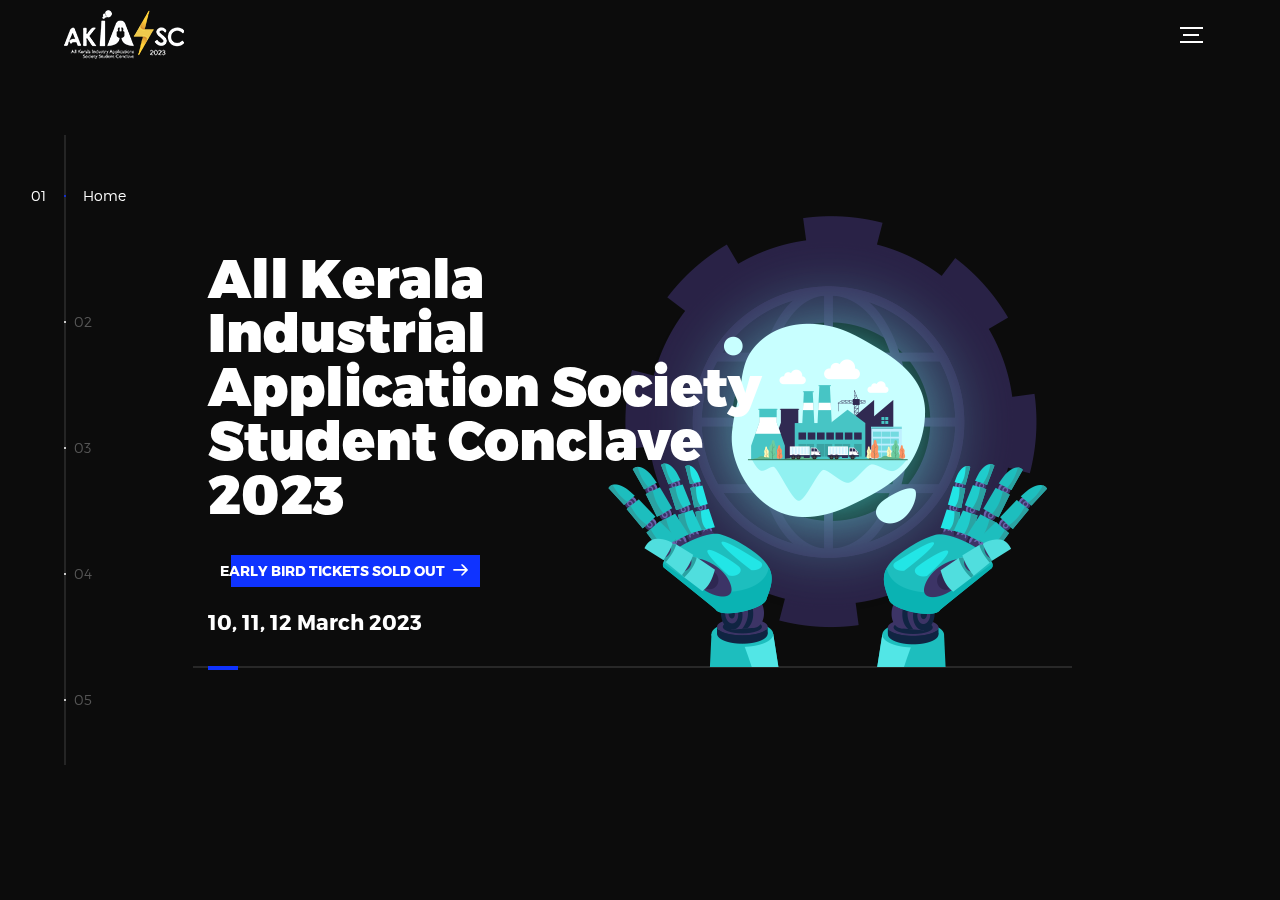
==== index.html @ cb7f8e0c "early bird sold out" ====
<!DOCTYPE html>
<html lang="en">
<head>
  <title>AKIASSC 23 | IEEE IA/IE/PELS Joint Chapter Kerala | IEEE TKMCE SB</title>
  <!-- Google tag (gtag.js) -->
<script async src="https://www.googletagmanager.com/gtag/js?id=G-GN7QYCRJDF"></script>
<script>
  window.dataLayer = window.dataLayer || [];
  function gtag(){dataLayer.push(arguments);}
  gtag('js', new Date());

  gtag('config', 'G-GN7QYCRJDF');
</script>
  <meta charset="utf-8">
  <meta name="viewport" content="width=device-width, initial-scale=1">
  <meta http-equiv="X-UA-Compatible" content="IE=edge">
  <meta name="description" content="The All Kerala Industry Applications Society Student Conclave 2023 will be a piquant juncture of professional and academic minds focussed on technological innovation and excellence for the benefit of humanity. It will give the IAS Student members a golden opportunity to network with a number of IEEE Senior members & experts in the Industrial field, to be mentored by them in their field of interest and explore internships through personal contacts. It offers a platform to interact with eminent personalities from various fields and clarify your queries. The three days event guarantees informative and motivational sessions, hands-on and teamwork efforts, familiarizes advancements in the industrial field and a brief overview of activities and benefits of IAS. It also helps to take volunteer and leadership roles in the chapter activities, avail travel opportunities and improve their communication skills and confidence levels. The IA/IE/PELS Jt. Chapter Kerala is organizing the fourth edition of the All Kerala IAS Students Conclave (AKIASSC 2023) in association with IEEE IAS SBC TKM on March 2023 to showcase the benefits of being an IAS student member.">
  <meta name="keywords" content="akiassc, ias, ieee, ieee ia/ie/pels Jt Chapter Kerala, Tkm, IEEE TKMCE SB">
  <meta name="msapplication-TileImage" content="assets/img/favicon.png">
  <link rel="icon" type="image/x-icon" href="assets/img/favicon.png">
  <link rel="apple-touch-icon" href="assets/img/favicon.png">
  <link rel="stylesheet" href="assets/css/main.css">
</head>
<body>

<!-- notification for small viewports and landscape oriented smartphones -->
<div class="device-notification">
  <a class="device-notification--logo" href="#0">
    <img src="assets/img/logo_white.png" alt="Global">
    <p>Akiassc 23</p>
  </a>
  <p class="device-notification--message">Akiassc 23</p>
</div>

<div class="perspective effect-rotate-left">
  <div class="container"><div class="outer-nav--return"></div>
    <div id="viewport" class="l-viewport">
      <div class="l-wrapper">
        <header class="header">
          <a class="header--logo" href="#0">
            <img src="assets/img/akiassc_logo.png" alt="AKIASSC23">
            <p></p>
          </a>
          <button class="header--cta cta">Early Bird Tickets Sold Out</button>
          <div class="header--nav-toggle">
            <span></span>
          </div>
        </header>
        <nav class="l-side-nav">
          <ul class="side-nav">
            <li class="is-active"><span>Home</span></li>
            <li><span>Programs</span></li>
            <li><span>About</span></li>
            <li><span>Contact</span></li>
            <li><span>Registration</span></li>
          </ul>
        </nav>
        <ul class="l-main-content main-content">
          <li class="l-section section section--is-active">
            <div class="intro">
              <div class="intro--banner">
                <h1>All Kerala<br>Industrial<br>Application Society<br>Student Conclave<br>2023</h1>
                <button class="cta">Early Bird Tickets Sold Out
                  <svg version="1.1" id="Layer_1" xmlns="http://www.w3.org/2000/svg" xmlns:xlink="http://www.w3.org/1999/xlink" x="0px" y="0px" viewBox="0 0 150 118" style="enable-background:new 0 0 150 118;" xml:space="preserve">
                  <g transform="translate(0.000000,118.000000) scale(0.100000,-0.100000)">
                    <path d="M870,1167c-34-17-55-57-46-90c3-15,81-100,194-211l187-185l-565-1c-431,0-571-3-590-13c-55-28-64-94-18-137c21-20,33-20,597-20h575l-192-193C800,103,794,94,849,39c20-20,39-29,61-29c28,0,63,30,298,262c147,144,272,271,279,282c30,51,23,60-219,304C947,1180,926,1196,870,1167z"/>
                  </g>
                  </svg>
                  <span class="btn-background"></span>
                </button>
                <h2>10, 11, 12 March 2023</h2>
                <img src="assets/img/introduction-visual.png" alt="Welcome">
              </div>
              <div class="intro--options">
                <!-- <a href="#0">
                  <h3>Workshops</h3>
                  <p>Lorem ipsum dolor sit amet, consectetur adipisicing elit sed do.</p>
                </a>
                <a href="#0">
                  <h3>Industrial Visits</h3>
                  <p>Lorem ipsum dolor sit amet, consectetur adipisicing elit sed do.</p>
                </a>
                <a href="#0">
                  <h3>Talk Sessions</h3>
                  <p>Lorem ipsum dolor sit amet, consectetur adipisicing elit sed do.</p>
                </a> -->
              </div>
            </div>
          </li>
          <li class="l-section section">
            <div class="work">
              <h2>Programs</h2>
              <div class="work--lockup">
                <ul class="slider">
                  <li class="slider--item slider--item-left">
                    <a href="#0">
                      <div class="slider--item-image">
                        <img src="assets/img/workshop.png" alt="Victory">
                      </div>
                      <p class="slider--item-title">Hands-on Workshops</p>
                      <p class="slider--item-description">There are 3 workshop tracks<br>Drivetrains in EV<br>Workshop on Blockchain<br>Workshop on Revit</p>
                    </a>
                  </li>
                  <li class="slider--item slider--item-center">
                    <a href="#0">
                      <div class="slider--item-image">
                        <img src="assets/img/talk_session.png" alt="Metiew and Smith">
                      </div>
                      <p class="slider--item-title">Talk Sessions</p>
                      <p class="slider--item-description">More details coming soon</p>
                    </a>
                  </li>
                  <li class="slider--item slider--item-right">
                    <a href="iv.html">
                      <div class="slider--item-image">
                        <img src="assets/img/iv.png" alt="Alex Nowak">
                      </div>
                      <p class="slider--item-title">Industrial Visit</p>
                      <p class="slider--item-description">As a part of AKIASSC'23 , IEEE IA/IE/PELS Jt. Chapter Kerala is partnering up with IEEE SB TKMCE to bring you a once in a lifetime experience. An Industrial Visit to the Triumphant Trinity of Kerala's economy KSEB, KEL and ALIND.</p>
                    </a>
                  </li>
                  <li class="slider--item slider--item-right">
                    <a href="#0">
                      <div class="slider--item-image">
                        <img src="assets/img/field_trip.png" alt="Alex Nowak">
                      </div>
                      <p class="slider--item-title">Field Trip</p>
                      <p class="slider--item-description">Field Trip to natural attractions in Kollam</p>
                    </a>
                  </li>
                  <li class="slider--item">
                    <a href="#0">
                      <div class="slider--item-image">
                        <img src="assets/img/hackathon.png" alt="Victory">
                      </div>
                      <p class="slider--item-title">24-hour Hackathon</p>
                      <p class="slider--item-description">More details coming soon</p>
                    </a>
                  </li>
                </ul>
                <div class="slider--prev">
                  <svg version="1.1" id="Layer_1" xmlns="http://www.w3.org/2000/svg" xmlns:xlink="http://www.w3.org/1999/xlink" x="0px" y="0px"
                  viewBox="0 0 150 118" style="enable-background:new 0 0 150 118;" xml:space="preserve">
                  <g transform="translate(0.000000,118.000000) scale(0.100000,-0.100000)">
                    <path d="M561,1169C525,1155,10,640,3,612c-3-13,1-36,8-52c8-15,134-145,281-289C527,41,562,10,590,10c22,0,41,9,61,29
                    c55,55,49,64-163,278L296,510h575c564,0,576,0,597,20c46,43,37,109-18,137c-19,10-159,13-590,13l-565,1l182,180
                    c101,99,187,188,193,199c16,30,12,57-12,84C631,1174,595,1183,561,1169z"/>
                  </g>
                  </svg>
                </div>
                <div class="slider--next">
                  <svg version="1.1" id="Layer_1" xmlns="http://www.w3.org/2000/svg" xmlns:xlink="http://www.w3.org/1999/xlink" x="0px" y="0px" viewBox="0 0 150 118" style="enable-background:new 0 0 150 118;" xml:space="preserve">
                  <g transform="translate(0.000000,118.000000) scale(0.100000,-0.100000)">
                    <path d="M870,1167c-34-17-55-57-46-90c3-15,81-100,194-211l187-185l-565-1c-431,0-571-3-590-13c-55-28-64-94-18-137c21-20,33-20,597-20h575l-192-193C800,103,794,94,849,39c20-20,39-29,61-29c28,0,63,30,298,262c147,144,272,271,279,282c30,51,23,60-219,304C947,1180,926,1196,870,1167z"/>
                  </g>
                  </svg>
                </div>
              </div>
            </div>
          </li>
          <li class="l-section section">
            <div class="about">
              <div class="about--banner">
                <h2>Get to<br>Know More<br>about the event<br>and host.</h2>
                <a href="about.html">Know More
                  <span>
                    <svg version="1.1" id="Layer_1" xmlns="http://www.w3.org/2000/svg" xmlns:xlink="http://www.w3.org/1999/xlink" x="0px" y="0px" viewBox="0 0 150 118" style="enable-background:new 0 0 150 118;" xml:space="preserve">
                    <g transform="translate(0.000000,118.000000) scale(0.100000,-0.100000)">
                      <path d="M870,1167c-34-17-55-57-46-90c3-15,81-100,194-211l187-185l-565-1c-431,0-571-3-590-13c-55-28-64-94-18-137c21-20,33-20,597-20h575l-192-193C800,103,794,94,849,39c20-20,39-29,61-29c28,0,63,30,298,262c147,144,272,271,279,282c30,51,23,60-219,304C947,1180,926,1196,870,1167z"/>
                    </g>
                    </svg>
                  </span>
                </a>
                <img src="assets/img/tkm.png" alt="About Us">
              </div>
              <div class="about--options">
                <a href="https://akiassc22.ieeesbrit.com/">
                  <h3>AKIASSC 22</h3>
                </a>
                <!-- <a href="#0">
                  <h3>AKIASSC 20</h3>
                </a>
                <a href="#0">
                  <h3>AKIASSC 19</h3>
                </a> -->
              </div>
            </div>
          </li>
          <li class="l-section section">
            <div class="contact">
              <div class="contact--lockup">
                <div class="modal">
                  <div class="modal--information">
                    <p>TKM CE, Kollam - Thirumangalam Rd,<br>Karicode, Peroor, Kerala 691005</p>
                    <a href="mailto:akiassc23@gmail.com">akiassc23@gmail.com</a>
                    <a href="tel:+148126287560">+91 964562449</a>
                  </div>
                  <ul class="modal--options">
                    <li><a href="https://www.instagram.com/akiassc/">Instagram</a></li>
                    <li><a href="https://maps.app.goo.gl/6V4ewprh1xEh5RyHA#">Google Maps</a></li>
                    <li><a href="mailto:akiassc23@gmail.com">Contact Us</a></li>
                  </ul>
                </div>
              </div>
            </div>
          </li>
          <li class="l-section section">
            <div class="hire">
              <h2>Regular Registration Starting Soon</h2>
              <!-- <div class="box left">
                <h3>IA/IE/PELS Members</h3>
                <ul>
                  <li>All inclusive ticket</li>
                </ul>
                <button>Buy Tickets</button>
              </div>
              <div class="box center">
                <h3>IEEE Members</h3>
                <ul>
                  <li>All inclusive ticket</li>
                </ul>
                <button>Buy Tickets</button>
              </div>
              <div class="box right">
                <h3>Non-IEEE Members</h3>
                <ul>
                  <li>All inclusive ticket</li>
                </ul>
                <button>Buy Tickets</button>
              </div> -->
              <!-- checkout formspree.io for easy form setup -->
              <form class="work-request">
                <div class="work-request--options">
                  <span class="options-a">
                    <label>
                      <svg version="1.1" id="Layer_1" xmlns="http://www.w3.org/2000/svg" xmlns:xlink="http://www.w3.org/1999/xlink" x="0px" y="0px"
                      viewBox="0 0 150 111" style="enable-background:new 0 0 150 111;" xml:space="preserve">
                      <g transform="translate(0.000000,111.000000) scale(0.100000,-0.100000)">
                        <path d="M950,705L555,310L360,505C253,612,160,700,155,700c-6,0-44-34-85-75l-75-75l278-278L550-5l475,475c261,261,475,480,475,485c0,13-132,145-145,145C1349,1100,1167,922,950,705z"/>
                      </g>
                      </svg>
                      IA/IE/PELS Members<br>All inclusive Ticket
                      <a href="#"><button type="button">Sold Out</button></a>
                    </label>
                    
                    <label>
                      <svg version="1.1" id="Layer_1" xmlns="http://www.w3.org/2000/svg" xmlns:xlink="http://www.w3.org/1999/xlink" x="0px" y="0px"
                      viewBox="0 0 150 111" style="enable-background:new 0 0 150 111;" xml:space="preserve">
                      <g transform="translate(0.000000,111.000000) scale(0.100000,-0.100000)">
                        <path d="M950,705L555,310L360,505C253,612,160,700,155,700c-6,0-44-34-85-75l-75-75l278-278L550-5l475,475c261,261,475,480,475,485c0,13-132,145-145,145C1349,1100,1167,922,950,705z"/>
                      </g>
                      </svg>
                      IEEE Members<br>All inclusive Ticket
                      <a href="#"><button type="button">Sold Out</button></a>
                    </label>
                    
                    <label>
                      <svg version="1.1" id="Layer_1" xmlns="http://www.w3.org/2000/svg" xmlns:xlink="http://www.w3.org/1999/xlink" x="0px" y="0px"
                      viewBox="0 0 150 111" style="enable-background:new 0 0 150 111;" xml:space="preserve">
                      <g transform="translate(0.000000,111.000000) scale(0.100000,-0.100000)">
                        <path d="M950,705L555,310L360,505C253,612,160,700,155,700c-6,0-44-34-85-75l-75-75l278-278L550-5l475,475c261,261,475,480,475,485c0,13-132,145-145,145C1349,1100,1167,922,950,705z"/>
                      </g>
                      </svg>
                      Non-IEEE Members<br>All inclusive Ticket
                      <a href="#"><button type="button">Sold Out</button></a>
                    </label>
                  </span>
                  <!-- <span class="options-b">
                    <input id="opt-4" type="checkbox" value="ux design">
                    <label for="opt-4">
                      <svg version="1.1" id="Layer_1" xmlns="http://www.w3.org/2000/svg" xmlns:xlink="http://www.w3.org/1999/xlink" x="0px" y="0px"
                      viewBox="0 0 150 111" style="enable-background:new 0 0 150 111;" xml:space="preserve">
                      <g transform="translate(0.000000,111.000000) scale(0.100000,-0.100000)">
                        <path d="M950,705L555,310L360,505C253,612,160,700,155,700c-6,0-44-34-85-75l-75-75l278-278L550-5l475,475c261,261,475,480,475,485c0,13-132,145-145,145C1349,1100,1167,922,950,705z"/>
                      </g>
                      </svg>
                      UX Design
                    </label>
                    <input id="opt-5" type="checkbox" value="webdesign">
                    <label for="opt-5">
                      <svg version="1.1" id="Layer_1" xmlns="http://www.w3.org/2000/svg" xmlns:xlink="http://www.w3.org/1999/xlink" x="0px" y="0px"
                      viewBox="0 0 150 111" style="enable-background:new 0 0 150 111;" xml:space="preserve">
                      <g transform="translate(0.000000,111.000000) scale(0.100000,-0.100000)">
                        <path d="M950,705L555,310L360,505C253,612,160,700,155,700c-6,0-44-34-85-75l-75-75l278-278L550-5l475,475c261,261,475,480,475,485c0,13-132,145-145,145C1349,1100,1167,922,950,705z"/>
                      </g>
                      </svg>
                      Webdesign
                    </label>
                    <input id="opt-6" type="checkbox" value="marketing">
                    <label for="opt-6">
                      <svg version="1.1" id="Layer_1" xmlns="http://www.w3.org/2000/svg" xmlns:xlink="http://www.w3.org/1999/xlink" x="0px" y="0px"
                      viewBox="0 0 150 111" style="enable-background:new 0 0 150 111;" xml:space="preserve">
                      <g transform="translate(0.000000,111.000000) scale(0.100000,-0.100000)">
                        <path d="M950,705L555,310L360,505C253,612,160,700,155,700c-6,0-44-34-85-75l-75-75l278-278L550-5l475,475c261,261,475,480,475,485c0,13-132,145-145,145C1349,1100,1167,922,950,705z"/>
                      </g>
                      </svg>
                      Marketing
                    </label>
                  </span> -->
                </div>
                <a href="#"><button class="button-blue" type="button">Sold Out</button></a>
                <!-- <div class="work-request--information">
                  <div class="information-name">
                    <input id="name" type="text" spellcheck="false">
                    <label for="name">Name</label>
                  </div>
                  <div class="information-email">
                    <input id="email" type="email" spellcheck="false">
                    <label for="email">Email</label>
                  </div>
                </div>
                <input type="submit" value="Send Request"> -->
              </form>
            </div>
          </li>
        </ul>
      </div>
    </div>
  </div>
  <ul class="outer-nav">
    <li class="is-active">Home</li>
    <li>Programs</li>
    <li>About</li>
    <li>Contact</li>
    <li>Registration</li>
  </ul>
</div>

<script src="https://ajax.googleapis.com/ajax/libs/jquery/2.2.4/jquery.min.js"></script>
<script>window.jQuery || document.write('<script src="assets/js/vendor/jquery-2.2.4.min.js"><\/script>')</script>
<script src="assets/js/functions-min.js"></script>
</body>
</html>
---- assets/css/main.css ----
@font-face{font-family:'Montserrat';src:url("fonts/Montserrat-Black.eot");src:local("☺"),url("fonts/Montserrat-Black.woff") format("woff"),url("fonts/Montserrat-Black.ttf") format("truetype"),url("fonts/Montserrat-Black.svg") format("svg");font-weight:900;font-style:normal}@font-face{font-family:'Montserrat';src:url("fonts/Montserrat-Bold.eot");src:local("☺"),url("fonts/Montserrat-Bold.woff") format("woff"),url("fonts/Montserrat-Bold.ttf") format("truetype"),url("fonts/Montserrat-Bold.svg") format("svg");font-weight:700;font-style:normal}@font-face{font-family:'Montserrat';src:url("fonts/Montserrat-Regular.eot");src:local("☺"),url("fonts/Montserrat-Regular.woff") format("woff"),url("fonts/Montserrat-Regular.ttf") format("truetype"),url("fonts/Montserrat-Regular.svg") format("svg");font-weight:400;font-style:normal}@font-face{font-family:'Montserrat';src:url("fonts/Montserrat-Light.eot");src:local("☺"),url("fonts/Montserrat-Light.woff") format("woff"),url("fonts/Montserrat-Light.ttf") format("truetype"),url("fonts/Montserrat-Light.svg") format("svg");font-weight:300;font-style:normal}/*! normalize.css v3.0.2 | MIT License | git.io/normalize */html{font-family:sans-serif;-ms-text-size-adjust:100%;-webkit-text-size-adjust:100%}body{margin:0}article,aside,details,figcaption,figure,footer,header,hgroup,main,menu,nav,section,summary{display:block}audio,canvas,progress,video{display:inline-block;vertical-align:baseline}audio:not([controls]){display:none;height:0}[hidden],template{display:none}a{background-color:transparent}a:active,a:hover{outline:0}abbr[title]{border-bottom:1px dotted}b,strong{font-weight:bold}dfn{font-style:italic}h1{font-size:2em;margin:0.67em 0}mark{background:#ff0;color:#000}small{font-size:80%}sub,sup{font-size:75%;line-height:0;position:relative;vertical-align:baseline}sup{top:-0.5em}sub{bottom:-0.25em}img{border:0}svg:not(:root){overflow:hidden}figure{margin:1em 40px}hr{box-sizing:content-box;height:0}pre{overflow:auto}code,kbd,pre,samp{font-family:monospace, monospace;font-size:1em}button,input,optgroup,select,textarea{color:inherit;font:inherit;margin:0}button{overflow:visible}button,select{text-transform:none}button,html input[type="button"],input[type="reset"],input[type="submit"]{-webkit-appearance:button;cursor:pointer}button[disabled],html input[disabled]{cursor:default}button::-moz-focus-inner,input::-moz-focus-inner{border:0;padding:0}input{line-height:normal}input[type="checkbox"],input[type="radio"]{box-sizing:border-box;padding:0}input[type="number"]::-webkit-inner-spin-button,input[type="number"]::-webkit-outer-spin-button{height:auto}input[type="search"]{-webkit-appearance:textfield;box-sizing:content-box}input[type="search"]::-webkit-search-cancel-button,input[type="search"]::-webkit-search-decoration{-webkit-appearance:none}fieldset{border:1px solid #c0c0c0;margin:0 2px;padding:0.35em 0.625em 0.75em}legend{border:0;padding:0}textarea{overflow:auto}optgroup{font-weight:bold}table{border-collapse:collapse;border-spacing:0}td,th{padding:0}::-moz-selection{background:#FFF498}::selection{background:#FFF498}::-moz-selection{background:#FFF498}img::-moz-selection{background:transparent}img::selection{background:transparent}img::-moz-selection{background:transparent}body{-webkit-tap-highlight-color:#FFF498}body{background-color:#0c0c0c;font-size:14px;line-height:1.6;font-family:"Montserrat",sans-serif;color:#fff;-webkit-font-smoothing:antialiased;-webkit-text-size-adjust:100%}.l-viewport{position:relative;width:100%;height:100vh;box-shadow:0 0 45px 5px rgba(0,0,0,0.85);overflow:hidden}.l-wrapper{position:relative;width:1440px;max-width:90%;height:100%;margin:0 auto}.l-side-nav{position:absolute;left:0;display:-webkit-box;display:-webkit-flex;display:-ms-flexbox;display:flex;height:100%;-webkit-box-align:center;-webkit-align-items:center;-ms-flex-align:center;align-items:center}.l-side-nav::before{content:"";position:absolute;top:50%;left:0;-webkit-transform:translateY(-50%);transform:translateY(-50%);width:2px;height:70%;max-height:750px;background-color:#555;opacity:.35;z-index:10}@media (max-width: 1180px){.l-side-nav{display:none}}.l-main-content{position:relative;width:100%;height:100%;margin:0;padding:0;list-style:none}.l-section{position:absolute;width:100%;height:100%}.device-notification{display:none;position:fixed;top:0;left:0;width:100%;height:100%;-webkit-box-orient:vertical;-webkit-box-direction:normal;-webkit-flex-direction:column;-ms-flex-direction:column;flex-direction:column;-webkit-box-align:center;-webkit-align-items:center;-ms-flex-align:center;-ms-grid-row-align:center;align-items:center;-webkit-box-pack:center;-webkit-justify-content:center;-ms-flex-pack:center;justify-content:center;background-color:#0c0c0c;z-index:12}.device-notification--logo{display:-webkit-box;display:-webkit-flex;display:-ms-flexbox;display:flex;-webkit-box-align:center;-webkit-align-items:center;-ms-flex-align:center;align-items:center;text-decoration:none;color:#fff}.device-notification--logo p{margin:0 0 0 10px;font-size:16px;font-weight:700;text-transform:uppercase}.device-notification--message{width:70%;margin:30px 0 0 0;font-weight:700;text-align:center}@media (max-width: 767px) and (min-width: 601px) and (max-height: 680px){.device-notification{display:-webkit-box;display:-webkit-flex;display:-ms-flexbox;display:flex}}@media (max-width: 600px) and (min-width: 480px) and (max-height: 580px){.device-notification{display:-webkit-box;display:-webkit-flex;display:-ms-flexbox;display:flex}}@media (max-width: 736px) and (min-width: 360px) and (orientation: landscape){.device-notification{display:-webkit-box;display:-webkit-flex;display:-ms-flexbox;display:flex}}@media(max-width: 359px){.device-notification{display:-webkit-box;display:-webkit-flex;display:-ms-flexbox;display:flex}}.section{opacity:0;visibility:hidden;-webkit-transition:opacity .4s ease-in-out,visibility 0s .4s;transition:opacity .4s ease-in-out,visibility 0s .4s}.section--is-active{opacity:1;visibility:visible;z-index:1;-webkit-transition:opacity .4s ease-in-out .4s;transition:opacity .4s ease-in-out .4s}.section--next{-webkit-transform:translateY(-45px);transform:translateY(-45px);-webkit-transition:-webkit-transform .4s ease-in-out;transition:-webkit-transform .4s ease-in-out;transition:transform .4s ease-in-out;transition:transform .4s ease-in-out, -webkit-transform .4s ease-in-out}.section--prev{-webkit-transform:translateY(45px);transform:translateY(45px);-webkit-transition:-webkit-transform .4s ease-in-out;transition:-webkit-transform .4s ease-in-out;transition:transform .4s ease-in-out;transition:transform .4s ease-in-out, -webkit-transform .4s ease-in-out}.header{position:absolute;top:0;left:0;display:-webkit-box;display:-webkit-flex;display:-ms-flexbox;display:flex;width:100%;height:70px;-webkit-box-align:center;-webkit-align-items:center;-ms-flex-align:center;align-items:center;-webkit-box-pack:justify;-webkit-justify-content:space-between;-ms-flex-pack:justify;justify-content:space-between;z-index:10}.header--logo{display:-webkit-box;display:-webkit-flex;display:-ms-flexbox;display:flex;-webkit-box-align:center;-webkit-align-items:center;-ms-flex-align:center;align-items:center;text-decoration:none;color:#fff}.header--logo p{margin:0 0 0 10px;font-size:16px;font-weight:700;text-transform:uppercase}.header--nav-toggle{display:-webkit-box;display:-webkit-flex;display:-ms-flexbox;display:flex;width:50px;height:50px;-webkit-box-orient:vertical;-webkit-box-direction:normal;-webkit-flex-direction:column;-ms-flex-direction:column;flex-direction:column;-webkit-box-align:center;-webkit-align-items:center;-ms-flex-align:center;align-items:center;-webkit-box-pack:center;-webkit-justify-content:center;-ms-flex-pack:center;justify-content:center;cursor:pointer}.header--nav-toggle span,.header--nav-toggle::before,.header--nav-toggle::after{content:"";position:relative;width:16px;height:2px;background-color:#fff}.header--nav-toggle::before{bottom:5px;width:23px}.header--nav-toggle::after{top:5px;width:23px}.header--cta{position:absolute;top:50%;left:50%;-webkit-transform:translate(-50%, -50%);transform:translate(-50%, -50%);padding:0 20px;line-height:30px;text-decoration:none;color:#fff;font-weight:700;text-transform:uppercase;background-color:#0f33ff;border:none;opacity:0;visibility:hidden;-webkit-transition:opacity .4s ease-in-out,visibility 0s .4s;transition:opacity .4s ease-in-out,visibility 0s .4s}.header--cta:focus{outline:none}.header--cta.is-active{opacity:1;visibility:visible;-webkit-transition:opacity .4s ease-in-out .4s;transition:opacity .4s ease-in-out .4s}@media (max-width: 767px){.header--cta{display:none}}.side-nav{position:relative;display:-webkit-box;display:-webkit-flex;display:-ms-flexbox;display:flex;width:100px;height:70%;max-height:750px;-webkit-box-orient:vertical;-webkit-box-direction:normal;-webkit-flex-direction:column;-ms-flex-direction:column;flex-direction:column;-webkit-justify-content:space-around;-ms-flex-pack:distribute;justify-content:space-around;margin:0;padding:0;list-style-position:inside;z-index:10}.side-nav>li{position:relative;top:-5px;color:#fff;font-size:6px;cursor:pointer}.side-nav>li span{position:relative;top:3px;left:10px;color:#fff;font-size:14px;font-weight:300;opacity:0;visibility:hidden}.side-nav>li::before{position:absolute;top:3px;left:10px;color:#555;font-size:14px;font-weight:300}.side-nav li:nth-child(1)::before{content:"01"}.side-nav li:nth-child(2)::before{content:"02"}.side-nav li:nth-child(3)::before{content:"03"}.side-nav li:nth-child(4)::before{content:"04"}.side-nav li:nth-child(5)::before{content:"05"}.side-nav li.is-active{color:#0f33ff;-webkit-transition:color .4s ease-in-out;transition:color .4s ease-in-out}.side-nav li.is-active span{opacity:1;visibility:visible;-webkit-transition:opacity .4s ease-in-out;transition:opacity .4s ease-in-out}.side-nav li.is-active::before{left:-33px;color:#fff}.intro{position:relative;display:-webkit-box;display:-webkit-flex;display:-ms-flexbox;display:flex;width:900px;max-width:75%;height:100%;-webkit-box-orient:vertical;-webkit-box-direction:normal;-webkit-flex-direction:column;-ms-flex-direction:column;flex-direction:column;-webkit-box-pack:center;-webkit-justify-content:center;-ms-flex-pack:center;justify-content:center;margin:0 auto}@media (max-width: 1180px){.intro{max-width:100%}}.intro--banner{position:relative;height:475px}.intro--banner::before{content:"";position:absolute;bottom:20px;left:-15px;right:0;height:2px;background-color:#282828}.intro--banner::after{content:"";position:absolute;bottom:18px;left:0;width:30px;height:4px;background-color:#0f33ff}.intro--banner h1{position:relative;font-size:54px;font-weight:900;line-height:1;z-index:1}.intro--banner button{position:relative;padding:5px 17px 5px 12px;font-weight:700;text-transform:uppercase;background-color:transparent;border:none}.intro--banner button .btn-background{position:absolute;top:0;left:23px;right:0;height:100%;background-color:#0f33ff;z-index:-1;-webkit-transition:left .2s ease-in-out;transition:left .2s ease-in-out}.intro--banner button:hover .btn-background{left:0}.intro--banner button:focus{outline:none}.intro--banner button svg{position:relative;left:5px;width:15px;fill:#fff}.intro--banner img{position:absolute;bottom:21px;right:-12px}.intro--options{display:-webkit-box;display:-webkit-flex;display:-ms-flexbox;display:flex;-webkit-box-pack:justify;-webkit-justify-content:space-between;-ms-flex-pack:justify;justify-content:space-between;margin:0;padding:0;list-style:none}.intro--options>a{max-width:250px;text-decoration:none;color:#282828;-webkit-transition:color .2s ease-in-out;transition:color .2s ease-in-out}.intro--options>a:hover{color:#fff}.intro--options h3{font-size:16px;text-transform:uppercase}.intro--options p{margin-bottom:0}@media (max-width: 900px){.intro--banner{height:380px}.intro--banner h1{font-size:55px}.intro--banner img{width:430px}.intro--options>a{margin-right:30px}.intro--options>a:last-child{margin-right:0}}@media (max-width: 767px){.intro--banner{height:305px}.intro--banner h1{font-size:44px}.intro--banner img{width:330px}.intro--options{display:block}.intro--options>a{display:block;max-width:100%;margin:0 0 30px 0}.intro--options>a:last-child{margin-bottom:0}}@media (max-width: 600px){.intro--banner{height:360px}.intro--banner h1{font-size:55px}.intro--banner img{display:none}}@media (max-width: 600px) and (max-height: 750px){.intro--banner{height:auto}.intro--banner::before,.intro--banner::after{display:none}.intro--banner h1{margin-top:0}.intro--options{display:none}}.work{position:relative;display:-webkit-box;display:-webkit-flex;display:-ms-flexbox;display:flex;width:960px;max-width:80%;height:100%;-webkit-box-orient:vertical;-webkit-box-direction:normal;-webkit-flex-direction:column;-ms-flex-direction:column;flex-direction:column;-webkit-box-pack:center;-webkit-justify-content:center;-ms-flex-pack:center;justify-content:center;margin:0 auto}@media (max-width: 1180px){.work{max-width:100%}}.work h2{margin:0 0 20px 0;font-size:30px;text-align:center}.work--lockup{position:relative}.work--lockup .slider{position:relative;display:-webkit-box;display:-webkit-flex;display:-ms-flexbox;display:flex;width:80%;margin:0 auto;padding:0;list-style:none}.work--lockup .slider--item{position:absolute;display:none;text-align:center}.work--lockup .slider--item a{text-decoration:none;color:#858585}.work--lockup .slider--item-title{margin-top:10px;font-size:12px;font-weight:700;text-transform:uppercase}.work--lockup .slider--item-description{display:none;max-width:250px;margin:0 auto}.work--lockup .slider--item-image{width:150px;height:150px;margin:0 auto;border-radius:50%;overflow:hidden}.work--lockup .slider--item-image img{width:100%}.work--lockup .slider--item-left{top:50%;left:0;-webkit-transform:translateY(-50%);transform:translateY(-50%);display:block}.work--lockup .slider--item-right{top:50%;right:0;-webkit-transform:translateY(-50%);transform:translateY(-50%);display:block}.work--lockup .slider--item-center{position:relative;top:30px;left:50%;-webkit-transform:translateX(-50%);transform:translateX(-50%);display:block}.work--lockup .slider--item-center a{color:#fff}.work--lockup .slider--item-center .slider--item-title{margin-top:25px;font-size:16px}.work--lockup .slider--item-center .slider--item-description{display:block}.work--lockup .slider--item-center .slider--item-image{width:300px;height:300px}.work--lockup .slider--next,.work--lockup .slider--prev{position:absolute;top:160px;display:-webkit-box;display:-webkit-flex;display:-ms-flexbox;display:flex;width:50px;height:50px;-webkit-box-align:center;-webkit-align-items:center;-ms-flex-align:center;align-items:center;-webkit-box-pack:center;-webkit-justify-content:center;-ms-flex-pack:center;justify-content:center;background-color:#282828;border-radius:50%;cursor:pointer}.work--lockup .slider--next svg,.work--lockup .slider--prev svg{width:20px;fill:#fff}.work--lockup .slider--next{right:0}.work--lockup .slider--prev{left:0}@media (max-width: 900px){.work--lockup .slider--item-image{width:120px;height:120px}.work--lockup .slider--item-center .slider--item-image{width:240px;height:240px}.work--lockup .slider--next,.work--lockup .slider--prev{top:130px}}@media (max-width: 767px){.work--lockup .slider{width:75%}.work--lockup .slider--item-image{width:90px;height:90px}.work--lockup .slider--item-center .slider--item-image{width:190px;height:190px}.work--lockup .slider--next,.work--lockup .slider--prev{top:105px}}@media (max-width: 600px){.work--lockup .slider{width:auto}.work--lockup .slider--item-left,.work--lockup .slider--item-right{display:none}}.about{position:relative;display:-webkit-box;display:-webkit-flex;display:-ms-flexbox;display:flex;width:900px;max-width:75%;height:100%;-webkit-box-orient:vertical;-webkit-box-direction:normal;-webkit-flex-direction:column;-ms-flex-direction:column;flex-direction:column;-webkit-box-pack:center;-webkit-justify-content:center;-ms-flex-pack:center;justify-content:center;margin:0 auto}@media (max-width: 1180px){.about{max-width:100%}}.about-content{width: 50%;}.about--banner{position:relative;height:475px}.about--banner::before{content:"";position:absolute;top:20px;left:200px;-webkit-transform:rotate(-25deg);transform:rotate(-25deg);border:5px solid #0f33ff;border-right-color:transparent;border-bottom-color:transparent}.about--banner::after{content:"";position:absolute;top:75px;left:400px;-webkit-transform:rotate(45deg);transform:rotate(45deg);width:10px;height:10px;background-color:#0f33ff}.about--banner h2{position:relative;margin-top:35px;font-size:68px;font-weight:900;line-height:1;z-index:1}.about--banner h2::before{content:"";position:absolute;top:60px;left:268px;width:30px;height:30px;background-color:#0f33ff;border-radius:50%}.about--banner h2::after{content:"";position:absolute;top:255px;left:255px;width:10px;height:10px;background-color:#0f33ff}.about--banner a{padding:5px 17px 5px 0;text-decoration:none;color:#fff;font-weight:700;text-transform:uppercase;background-color:transparent}.about--banner a:hover svg{left:10px}.about--banner a svg{position:relative;left:5px;width:15px;fill:#fff;-webkit-transition:left .2s ease-in-out;transition:left .2s ease-in-out}.about--banner img{position:absolute;bottom:-90px;right:-12px}.about--options{display:-webkit-box;display:-webkit-flex;display:-ms-flexbox;display:flex;max-width:600px;-webkit-box-pack:justify;-webkit-justify-content:space-between;-ms-flex-pack:justify;justify-content:space-between;margin:0;padding:0;list-style:none}.about--options>a{position:relative;width:150px;height:75px;text-decoration:none;color:#fff;border:10px solid #0f33ff;background-position:center;background-size:cover;background-repeat:no-repeat}.about--options>a:nth-child(1){background-image:url("../img/akiassc22.png")}.about--options>a:nth-child(2){background-image:url("../img/about-philosophy.jpg")}.about--options>a:nth-child(3){background-image:url("../img/about-history.jpg")}.about--options>a:hover h3{bottom:-50px}.about--options h3{position:absolute;bottom:-38px;left:10px;font-size:16px;text-transform:uppercase;-webkit-transition:bottom .2s ease-in-out,left .2s ease-in-out;transition:bottom .2s ease-in-out,left .2s ease-in-out}@media (max-width: 767px){.about--banner{height:305px}.about--banner::before{top:0;left:125px}.about--banner::after{top:35px;left:260px}.about--banner h2{margin-top:10px;font-size:44px}.about--banner h2::before{top:28px;left:168px}.about--banner h2::after{top:163px;left:163px}.about--banner img{width:315px}}@media (max-width: 600px){.about--banner{height:auto}.about-content{width: 100%;}.about--banner::before{left:155px}.about--banner::after{left:310px}.about--banner h2{margin-top:0;font-size:55px}.about--banner h2::before{top:43px;left:214px}.about--banner h2::after{top:205px;left:205px}.about--banner img{display:none}.about--options{display:none}}.contact{position:fixed;top:0;left:0;width:100%;height:100%;background-image:url("../img/tkm_map.png");background-position:center;background-size:cover;background-repeat:no-repeat}.contact--lockup{position:relative;display:-webkit-box;display:-webkit-flex;display:-ms-flexbox;display:flex;width:900px;max-width:75%;height:100%;-webkit-box-align:center;-webkit-align-items:center;-ms-flex-align:center;align-items:center;-webkit-box-pack:end;-webkit-justify-content:flex-end;-ms-flex-pack:end;justify-content:flex-end;margin:0 auto}@media (max-width: 1180px){.contact--lockup{max-width:90%}}@media (max-width: 767px){.contact--lockup{-webkit-box-pack:center;-webkit-justify-content:center;-ms-flex-pack:center;justify-content:center}}.contact--lockup .modal{padding:45px 45px;text-align:center;background-color:#0c0c0c;box-shadow:0 0 30px 0 rgba(0,0,0,0.75)}.contact--lockup .modal--information p,.contact--lockup .modal--information a{display:block;margin:14px 0;text-decoration:none;color:#fff;font-weight:700}.contact--lockup .modal--information p{margin-top:0}.contact--lockup .modal--options{margin:0;padding:0;list-style:none}.contact--lockup .modal--options>li{width:130px;margin:0 auto 25px auto}.contact--lockup .modal--options li:nth-child(1){background-color:#1769ff}.contact--lockup .modal--options li:nth-child(2){background-color:#ea4c89}.contact--lockup .modal--options li:nth-child(3){margin-bottom:0;background-color:#0f33ff;text-transform:uppercase}.contact--lockup .modal--options a{display:block;width:100%;padding:8px 0;text-decoration:none;color:#fff;font-weight:700}.hire{display:-webkit-box;display:-webkit-flex;display:-ms-flexbox;display:flex;width:700px;max-width:75%;height:100%;-webkit-box-orient:vertical;-webkit-box-direction:normal;-webkit-flex-direction:column;-ms-flex-direction:column;flex-direction:column;-webkit-box-pack:center;-webkit-justify-content:center;-ms-flex-pack:center;justify-content:center;margin:0 auto}@media (max-width: 1180px){.hire{max-width:100%}}.hire h2{margin:0 0 20px 0;font-size:30px;text-align:center}.work-request{display:-webkit-box;display:-webkit-flex;display:-ms-flexbox;display:flex;width:100%;-webkit-box-orient:vertical;-webkit-box-direction:normal;-webkit-flex-direction:column;-ms-flex-direction:column;flex-direction:column;-webkit-box-align:center;-webkit-align-items:center;-ms-flex-align:center;align-items:center;color:#fff}.work-request input[type="submit"]{width:400px;max-width:100%;line-height:50px;font-size:16px;font-weight:700;text-transform:uppercase;background-color:#0f33ff;border:none;border-radius:0}.work-request input[type="submit"]:focus{outline:none}.work-request--options{display:-webkit-box;display:-webkit-flex;display:-ms-flexbox;display:flex;width:100%;-webkit-box-orient:vertical;-webkit-box-direction:normal;-webkit-flex-direction:column;-ms-flex-direction:column;flex-direction:column;-webkit-box-align:center;-webkit-align-items:center;-ms-flex-align:center;align-items:center;margin:30px 0}.work-request--options .options-a{display:-webkit-box;display:-webkit-flex;display:-ms-flexbox;display:flex;width:100%;-webkit-box-pack:justify;-webkit-justify-content:space-between;-ms-flex-pack:justify;justify-content:space-between}.work-request--options .options-b{display:-webkit-box;display:-webkit-flex;display:-ms-flexbox;display:flex;width:72%;-webkit-flex-wrap:wrap;-ms-flex-wrap:wrap;flex-wrap:wrap;-webkit-justify-content:space-around;-ms-flex-pack:distribute;justify-content:space-around}.work-request--options label{display:block;width:200px;margin-bottom:30px;line-height:50px;font-size:16px;font-weight:700;text-align:center;border:2px solid #fff;cursor:pointer;-webkit-transition:background-color .2s ease-in-out,border-color .2s ease-in-out;transition:background-color .2s ease-in-out,border-color .2s ease-in-out}.work-request--options label svg{position:relative;left:-5px;width:0;fill:#fff;-webkit-transition:width .2s ease-in-out;transition:width .2s ease-in-out}.work-request--options input[type="checkbox"]{display:none}.work-request--options input[type="checkbox"]:checked+label{background-color:#0f33ff;border-color:#0f33ff}.work-request--options input[type="checkbox"]:checked+label svg{width:15px}.work-request--information{display:-webkit-box;display:-webkit-flex;display:-ms-flexbox;display:flex;width:100%;-webkit-box-pack:justify;-webkit-justify-content:space-between;-ms-flex-pack:justify;justify-content:space-between;margin-bottom:60px}.work-request--information .information-name,.work-request--information .information-email{position:relative;width:45%;height:50px;font-size:30px;font-weight:300}.work-request--information input[type="text"],.work-request--information input[type="email"]{width:100%;padding:0 0 5px 0;background-color:transparent;border:none;border-bottom:1px solid #fff;border-radius:0}.work-request--information input[type="text"]:focus,.work-request--information input[type="email"]:focus{outline:none;background-color:#0c0c0c}.work-request--information label{position:absolute;top:0;left:0;pointer-events:none;-webkit-transition:top .2s ease-in-out,font-size .2s ease-in-out;transition:top .2s ease-in-out,font-size .2s ease-in-out}.work-request--information input:focus+label,.work-request--information input.has-value+label{top:-15px;font-size:14px}@media (max-width: 767px){.work-request--options{-webkit-box-orient:horizontal;-webkit-box-direction:normal;-webkit-flex-direction:row;-ms-flex-direction:row;flex-direction:row;-webkit-justify-content:space-around;-ms-flex-pack:distribute;justify-content:space-around}.work-request--options .options-a,.work-request--options .options-b{display:block;width:auto}}@media (max-width: 600px){.work-request--options{margin:20px 0}}@media (max-width: 600px) and (max-width: 415px){.work-request--options{-webkit-box-pack:justify;-webkit-justify-content:space-between;-ms-flex-pack:justify;justify-content:space-between}}@media (max-width: 600px){.work-request--options label{margin-left: 65%; width:150px;margin-bottom:15px;font-size:14px}.work-request--options input[type="checkbox"]:checked+label svg{width:12px}.work-request--information{margin-bottom:30px}.work-request--information .information-name,.work-request--information .information-email{height:40px;font-size:24px}}.perspective{position:relative;width:100%;height:100%;overflow:hidden}.perspective--modalview{position:fixed;-webkit-perspective:1500px;perspective:1500px}.container{position:relative;-webkit-transform:translateZ(0) translateX(0) rotateY(0deg);transform:translateZ(0) translateX(0) rotateY(0deg);min-height:100%;outline:30px solid #0f33ff;-webkit-transition:-webkit-transform .4s;transition:-webkit-transform .4s;transition:transform .4s;transition:transform .4s, -webkit-transform .4s}.modalview .container{position:absolute;width:100%;height:100%;overflow:hidden;-webkit-backface-visibility:hidden;backface-visibility:hidden}.effect-rotate-left .container{-webkit-transform-origin:0% 50%;transform-origin:0% 50%;-webkit-transition:-webkit-transform .4s;transition:-webkit-transform .4s;transition:transform .4s;transition:transform .4s, -webkit-transform .4s}.effect-rotate-left--animate .container{-webkit-transform:translateZ(-1800px) translateX(-50%) rotateY(45deg);transform:translateZ(-1800px) translateX(-50%) rotateY(45deg);outline:30px solid #0f33ff}.outer-nav{position:absolute;top:50%;left:55%;-webkit-transform:translateY(-50%);transform:translateY(-50%);-webkit-transform-style:preserve-3d;transform-style:preserve-3d;margin:0;padding:0;list-style:none;text-align:center;visibility:hidden;-webkit-transition:visibility 0s .2s;transition:visibility 0s .2s}.outer-nav.is-vis{visibility:visible}.outer-nav--return{position:absolute;top:0;left:0;width:100%;height:100%;display:none;cursor:pointer;z-index:11}.outer-nav--return.is-vis{display:block}.outer-nav>li{-webkit-transform-style:preserve-3d;transform-style:preserve-3d;-webkit-transform:translateX(350px) translateZ(-1000px);transform:translateX(350px) translateZ(-1000px);font-size:55px;font-weight:900;opacity:0;cursor:pointer;-webkit-transition:opacity .2s,-webkit-transform .2s;transition:opacity .2s,-webkit-transform .2s;transition:transform .2s,opacity .2s;transition:transform .2s,opacity .2s,-webkit-transform .2s}.outer-nav>li.is-vis{-webkit-transform:translateX(0) translateZ(0);transform:translateX(0) translateZ(0);opacity:1;-webkit-transition:opacity .4s,-webkit-transform .4s;transition:opacity .4s,-webkit-transform .4s;transition:transform .4s,opacity .4s;transition:transform .4s,opacity .4s,-webkit-transform .4s}.outer-nav>li::before{content:"";position:absolute;top:50%;left:50%;-webkit-transform:translate(-50%, -25%);transform:translate(-50%, -25%);width:110%;height:15px;opacity:0;background-color:#0f33ff}.outer-nav>li.is-active::before{opacity:1}@media (max-width: 767px){.outer-nav>li{font-size:44px}}@media (max-width: 600px){.outer-nav>li{font-size:34px}}.outer-nav li.is-vis:nth-child(2){-webkit-transition-delay:.04s;transition-delay:.04s}.outer-nav li.is-vis:nth-child(3){-webkit-transition-delay:.08s;transition-delay:.08s}.outer-nav li.is-vis:nth-child(4){-webkit-transition-delay:.12s;transition-delay:.12s}.outer-nav li.is-vis:nth-child(5){-webkit-transition-delay:.16s;transition-delay:.16s}a:link{color: white;}a:visited{color: white;}.options-a button, .button-blue{background-color: #0f33ff; color: #fff; border-radius: 5px; margin-bottom: 20px; padding: 0 20px 0 20px;}
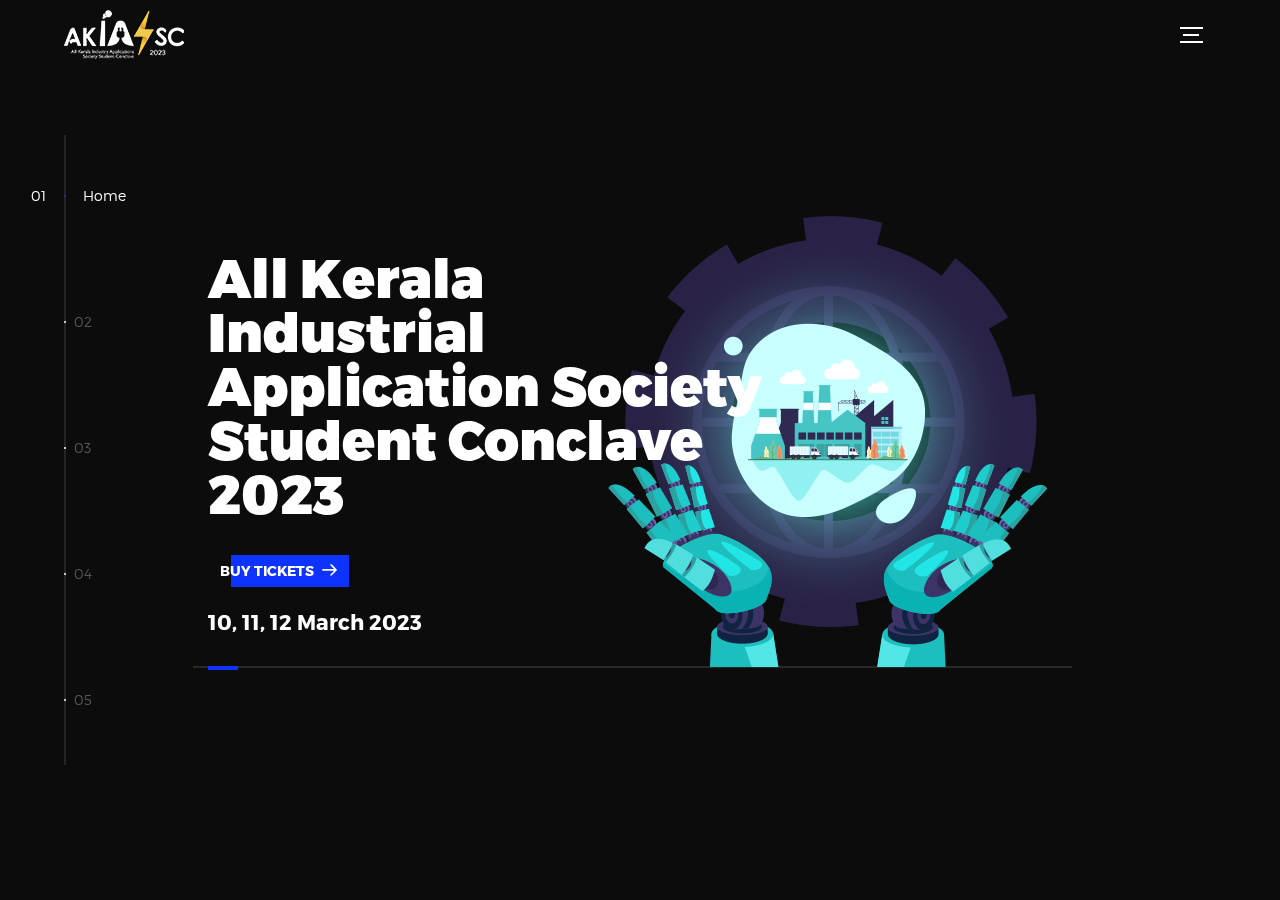
==== commit 6ec9988f: "reg started" ====
--- a/index.html
+++ b/index.html
@@ -41,7 +41,7 @@
             <img src="assets/img/akiassc_logo.png" alt="AKIASSC23">
             <p></p>
           </a>
-          <button class="header--cta cta">Early Bird Tickets Sold Out</button>
+          <button class="header--cta cta">Buy Tickets</button>
           <div class="header--nav-toggle">
             <span></span>
           </div>
@@ -60,7 +60,7 @@
             <div class="intro">
               <div class="intro--banner">
                 <h1>All Kerala<br>Industrial<br>Application Society<br>Student Conclave<br>2023</h1>
-                <button class="cta">Early Bird Tickets Sold Out
+                <button class="cta">Buy Tickets
                   <svg version="1.1" id="Layer_1" xmlns="http://www.w3.org/2000/svg" xmlns:xlink="http://www.w3.org/1999/xlink" x="0px" y="0px" viewBox="0 0 150 118" style="enable-background:new 0 0 150 118;" xml:space="preserve">
                   <g transform="translate(0.000000,118.000000) scale(0.100000,-0.100000)">
                     <path d="M870,1167c-34-17-55-57-46-90c3-15,81-100,194-211l187-185l-565-1c-431,0-571-3-590-13c-55-28-64-94-18-137c21-20,33-20,597-20h575l-192-193C800,103,794,94,849,39c20-20,39-29,61-29c28,0,63,30,298,262c147,144,272,271,279,282c30,51,23,60-219,304C947,1180,926,1196,870,1167z"/>
@@ -240,7 +240,7 @@
                       </g>
                       </svg>
                       IA/IE/PELS Members<br>All inclusive Ticket
-                      <a href="#"><button type="button">Sold Out</button></a>
+                      <a href="https://www.townscript.com/e/akiassc-23"><button type="button">1250 rs</button></a>
                     </label>
                     
                     <label>
@@ -251,7 +251,7 @@
                       </g>
                       </svg>
                       IEEE Members<br>All inclusive Ticket
-                      <a href="#"><button type="button">Sold Out</button></a>
+                      <a href="https://www.townscript.com/e/akiassc-23"><button type="button">1500 rs</button></a>
                     </label>
                     
                     <label>
@@ -262,7 +262,7 @@
                       </g>
                       </svg>
                       Non-IEEE Members<br>All inclusive Ticket
-                      <a href="#"><button type="button">Sold Out</button></a>
+                      <a href="https://www.townscript.com/e/akiassc-23"><button type="button">1750 rs</button></a>
                     </label>
                   </span>
                   <!-- <span class="options-b">
@@ -298,7 +298,7 @@
                     </label>
                   </span> -->
                 </div>
-                <a href="#"><button class="button-blue" type="button">Sold Out</button></a>
+                <a href="https://www.townscript.com/e/akiassc-23"><button class="button-blue" type="button">Buy Now</button></a>
                 <!-- <div class="work-request--information">
                   <div class="information-name">
                     <input id="name" type="text" spellcheck="false">
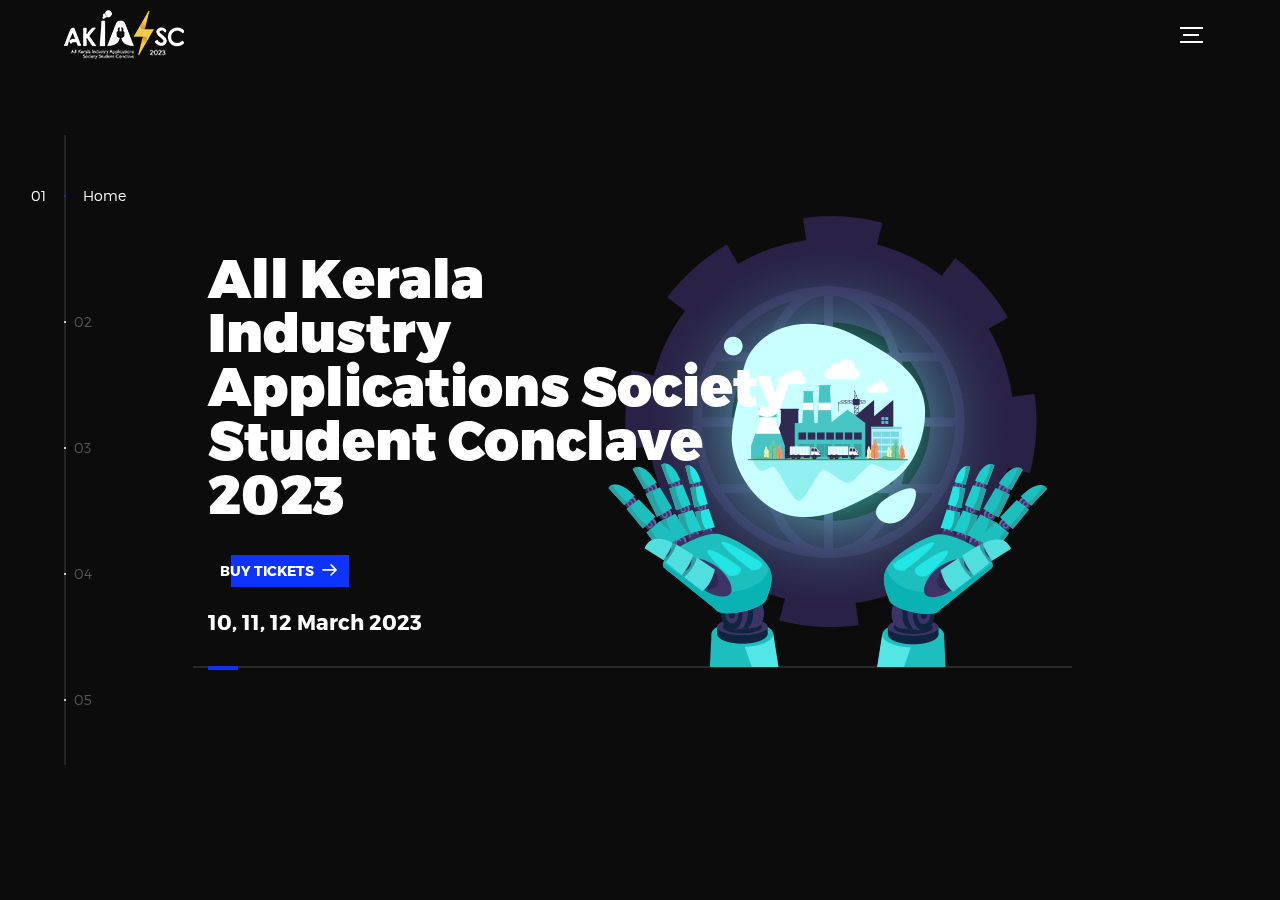
==== commit 000bc558: "Update index.html" ====
--- a/index.html
+++ b/index.html
@@ -59,7 +59,7 @@
           <li class="l-section section section--is-active">
             <div class="intro">
               <div class="intro--banner">
-                <h1>All Kerala<br>Industrial<br>Application Society<br>Student Conclave<br>2023</h1>
+                <h1>All Kerala<br>Industry<br>Applications Society<br>Student Conclave<br>2023</h1>
                 <button class="cta">Buy Tickets
                   <svg version="1.1" id="Layer_1" xmlns="http://www.w3.org/2000/svg" xmlns:xlink="http://www.w3.org/1999/xlink" x="0px" y="0px" viewBox="0 0 150 118" style="enable-background:new 0 0 150 118;" xml:space="preserve">
                   <g transform="translate(0.000000,118.000000) scale(0.100000,-0.100000)">
